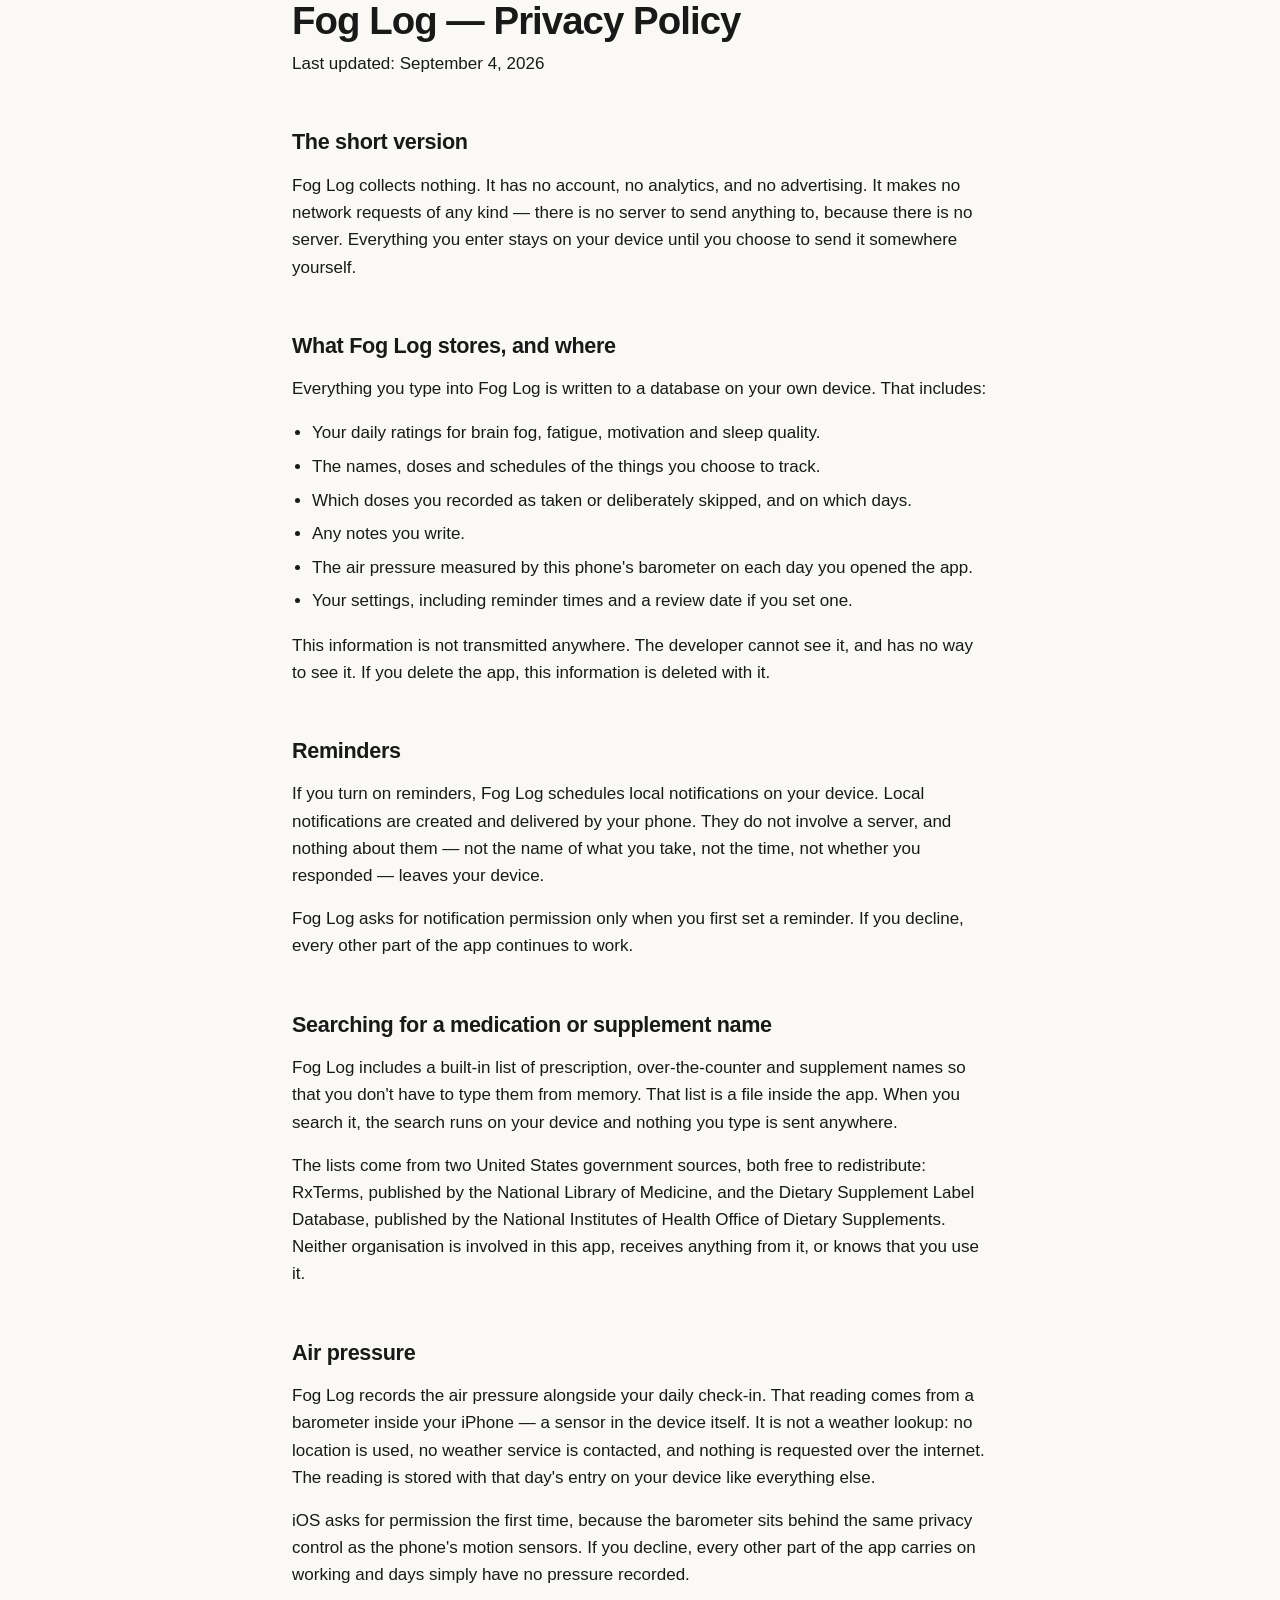
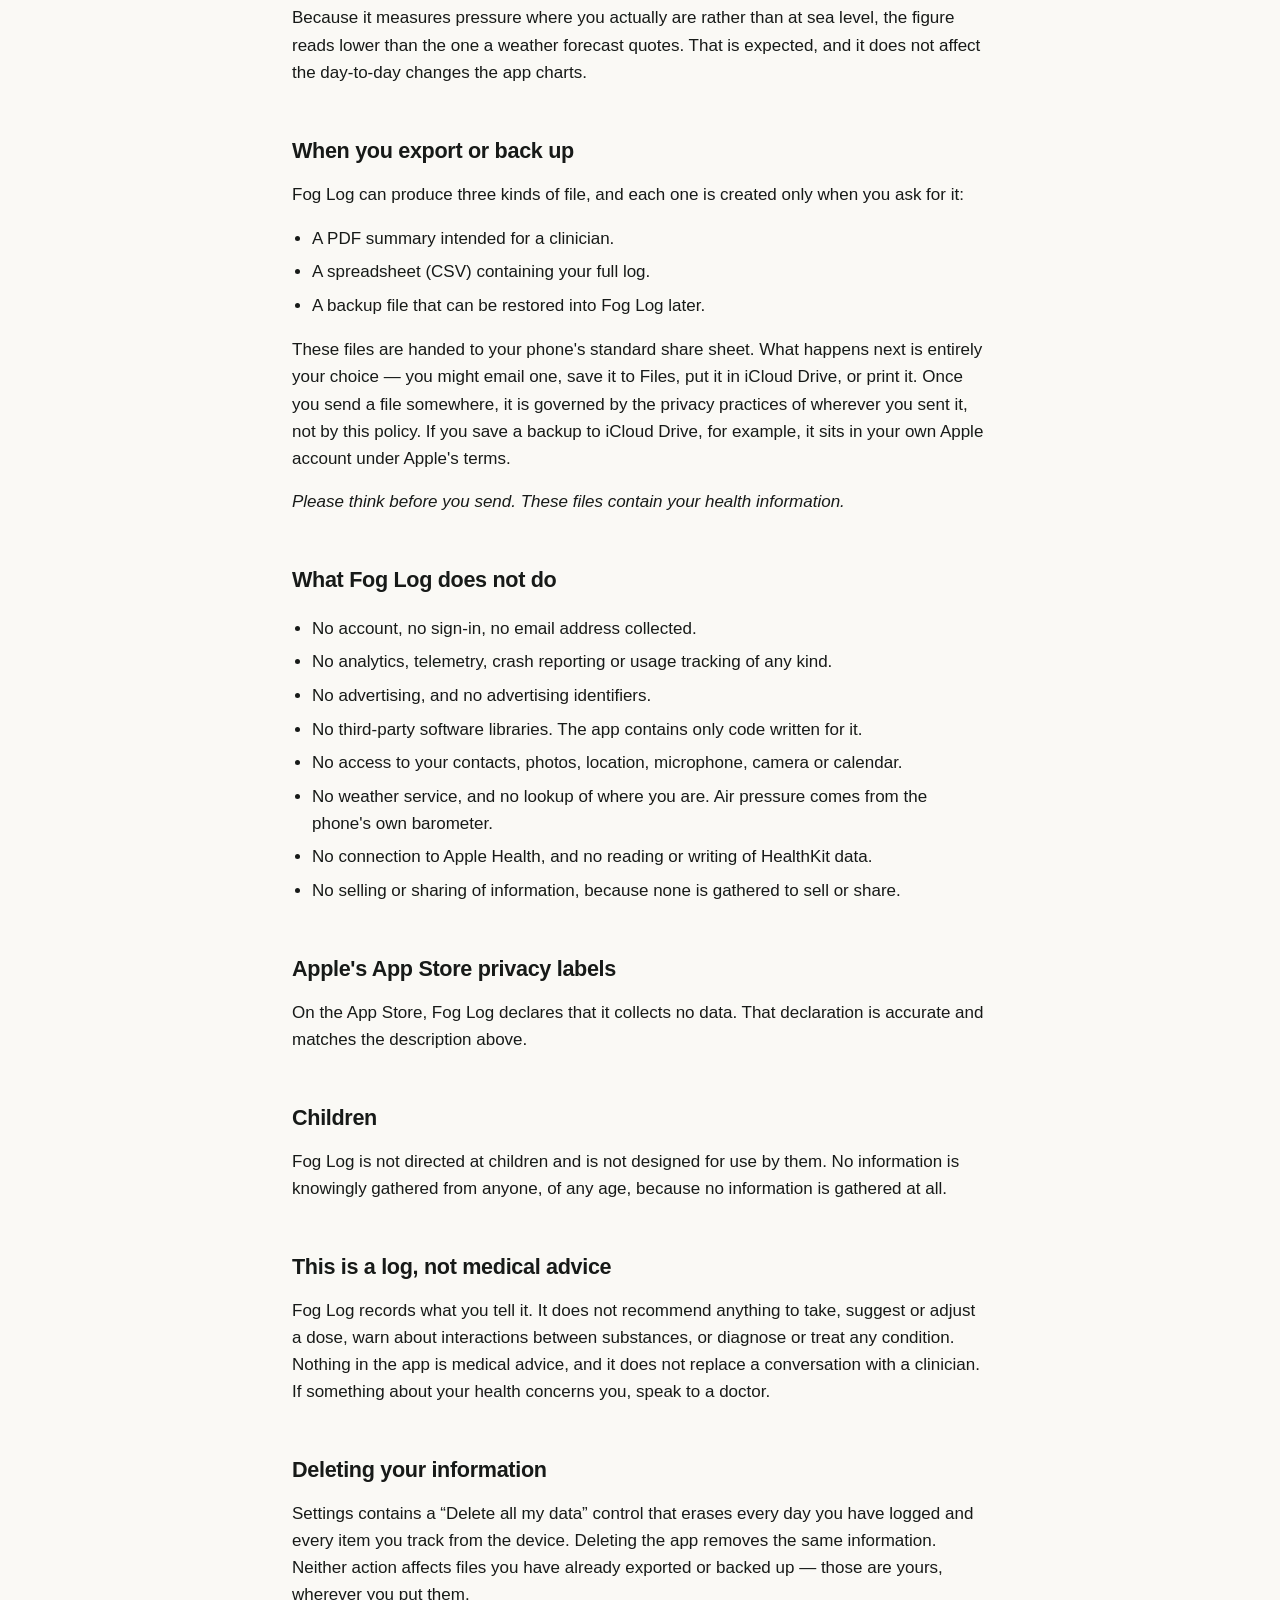
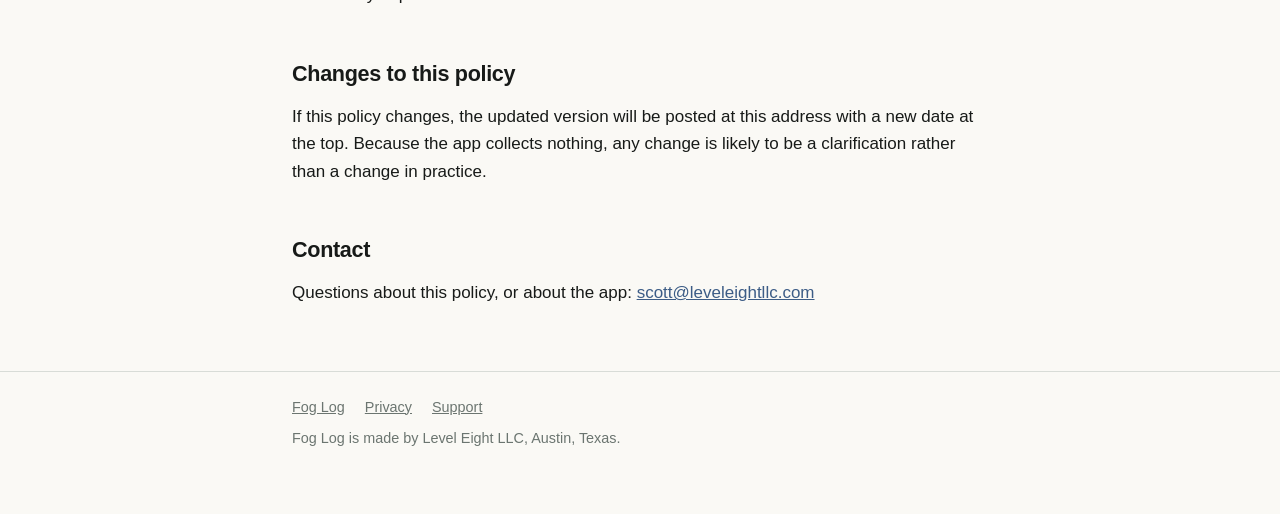
==== privacy.html @ ce45b76f "Fog Log site: what it does, why it can't share your data, and how to reach us" ====
<!doctype html>
<html lang="en">
<head>
<meta charset="utf-8">
<meta name="viewport" content="width=device-width, initial-scale=1">
<title>Fog Log — Privacy Policy</title>
<link rel="stylesheet" href="style.css">
</head>
<body>


<div class="wrap">
<h1>Fog Log — Privacy Policy</h1>
<p class="updated">Last updated: September 4, 2026</p>

<h2>The short version</h2>
<p class="lede">Fog Log collects nothing. It has no account, no analytics, and no advertising. It makes no network requests of any kind — there is no server to send anything to, because there is no server. Everything you enter stays on your device until you choose to send it somewhere yourself.</p>

<h2>What Fog Log stores, and where</h2>
<p>Everything you type into Fog Log is written to a database on your own device. That includes:</p>
<ul>
  <li>Your daily ratings for brain fog, fatigue, motivation and sleep quality.</li>
  <li>The names, doses and schedules of the things you choose to track.</li>
  <li>Which doses you recorded as taken or deliberately skipped, and on which days.</li>
  <li>Any notes you write.</li>
  <li>The air pressure measured by this phone's barometer on each day you opened the app.</li>
  <li>Your settings, including reminder times and a review date if you set one.</li>
</ul>
<p>This information is not transmitted anywhere. The developer cannot see it, and has no way to see it. If you delete the app, this information is deleted with it.</p>

<h2>Reminders</h2>
<p>If you turn on reminders, Fog Log schedules local notifications on your device. Local notifications are created and delivered by your phone. They do not involve a server, and nothing about them — not the name of what you take, not the time, not whether you responded — leaves your device.</p>
<p>Fog Log asks for notification permission only when you first set a reminder. If you decline, every other part of the app continues to work.</p>

<h2>Searching for a medication or supplement name</h2>
<p>Fog Log includes a built-in list of prescription, over-the-counter and supplement names so that you don't have to type them from memory. That list is a file inside the app. When you search it, the search runs on your device and nothing you type is sent anywhere.</p>
<p>The lists come from two United States government sources, both free to redistribute: RxTerms, published by the National Library of Medicine, and the Dietary Supplement Label Database, published by the National Institutes of Health Office of Dietary Supplements. Neither organisation is involved in this app, receives anything from it, or knows that you use it.</p>

<h2>Air pressure</h2>
<p>Fog Log records the air pressure alongside your daily check-in. That reading comes from a barometer inside your iPhone — a sensor in the device itself. It is not a weather lookup: no location is used, no weather service is contacted, and nothing is requested over the internet. The reading is stored with that day's entry on your device like everything else.</p>
<p>iOS asks for permission the first time, because the barometer sits behind the same privacy control as the phone's motion sensors. If you decline, every other part of the app carries on working and days simply have no pressure recorded.</p>
<p>Because it measures pressure where you actually are rather than at sea level, the figure reads lower than the one a weather forecast quotes. That is expected, and it does not affect the day-to-day changes the app charts.</p>

<h2>When you export or back up</h2>
<p>Fog Log can produce three kinds of file, and each one is created only when you ask for it:</p>
<ul>
  <li>A PDF summary intended for a clinician.</li>
  <li>A spreadsheet (CSV) containing your full log.</li>
  <li>A backup file that can be restored into Fog Log later.</li>
</ul>
<p>These files are handed to your phone's standard share sheet. What happens next is entirely your choice — you might email one, save it to Files, put it in iCloud Drive, or print it. Once you send a file somewhere, it is governed by the privacy practices of wherever you sent it, not by this policy. If you save a backup to iCloud Drive, for example, it sits in your own Apple account under Apple's terms.</p>
<p><em>Please think before you send. These files contain your health information.</em></p>

<h2>What Fog Log does not do</h2>
<ul>
  <li>No account, no sign-in, no email address collected.</li>
  <li>No analytics, telemetry, crash reporting or usage tracking of any kind.</li>
  <li>No advertising, and no advertising identifiers.</li>
  <li>No third-party software libraries. The app contains only code written for it.</li>
  <li>No access to your contacts, photos, location, microphone, camera or calendar.</li>
  <li>No weather service, and no lookup of where you are. Air pressure comes from the phone's own barometer.</li>
  <li>No connection to Apple Health, and no reading or writing of HealthKit data.</li>
  <li>No selling or sharing of information, because none is gathered to sell or share.</li>
</ul>

<h2>Apple's App Store privacy labels</h2>
<p>On the App Store, Fog Log declares that it collects no data. That declaration is accurate and matches the description above.</p>

<h2>Children</h2>
<p>Fog Log is not directed at children and is not designed for use by them. No information is knowingly gathered from anyone, of any age, because no information is gathered at all.</p>

<h2>This is a log, not medical advice</h2>
<p>Fog Log records what you tell it. It does not recommend anything to take, suggest or adjust a dose, warn about interactions between substances, or diagnose or treat any condition. Nothing in the app is medical advice, and it does not replace a conversation with a clinician. If something about your health concerns you, speak to a doctor.</p>

<h2>Deleting your information</h2>
<p>Settings contains a “Delete all my data” control that erases every day you have logged and every item you track from the device. Deleting the app removes the same information. Neither action affects files you have already exported or backed up — those are yours, wherever you put them.</p>

<h2>Changes to this policy</h2>
<p>If this policy changes, the updated version will be posted at this address with a new date at the top. Because the app collects nothing, any change is likely to be a clarification rather than a change in practice.</p>

<h2>Contact</h2>
<p>Questions about this policy, or about the app: <a href="mailto:scott@leveleightllc.com">scott@leveleightllc.com</a></p>

</div>
<footer><div class="wrap"><nav><a href="/">Fog Log</a><a href="/privacy.html">Privacy</a><a href="/support.html">Support</a></nav><div>Fog Log is made by Level Eight LLC, Austin, Texas.</div></div></footer>

</body>
</html>
---- style.css ----
:root {
  --ink: #171a18; --muted: #6b7570; --line: #d8dcd7;
  --accent: #3c5c86; --bg: #faf9f5; --panel: #ffffff;
  color-scheme: light dark;
}
@media (prefers-color-scheme: dark) {
  :root { --ink:#e7eae7; --muted:#8b9591; --line:#272d2f; --accent:#85a5c7; --bg:#0e1113; --panel:#15181a; }
}
* { box-sizing: border-box; }
body {
  margin: 0; background: var(--bg); color: var(--ink);
  font: 17px/1.6 -apple-system, BlinkMacSystemFont, "Segoe UI", Roboto, Helvetica, Arial, sans-serif;
  -webkit-font-smoothing: antialiased;
}
.wrap { max-width: 46rem; margin: 0 auto; padding: 0 1.25rem; }

header.hero { padding: 4rem 0 2.5rem; text-align: center; }
header.hero img.icon {
  width: 108px; height: 108px; border-radius: 24px; display: block; margin: 0 auto 1.5rem;
  box-shadow: 0 2px 4px rgba(0,0,0,.08), 0 12px 32px -12px rgba(0,0,0,.3);
}
h1 { font-size: 2.4rem; margin: 0 0 .5rem; letter-spacing: -0.025em; line-height: 1.1; }
.tagline { font-size: 1.15rem; color: var(--muted); margin: 0 auto; max-width: 30rem; }

.status {
  display: inline-block; margin-top: 1.75rem; padding: .5rem 1rem;
  border: 1px solid var(--line); border-radius: 999px;
  font-size: .9rem; color: var(--muted); background: var(--panel);
}

h2 { font-size: 1.35rem; margin: 3rem 0 .75rem; letter-spacing: -0.015em; }
h3 { font-size: 1.02rem; margin: 1.75rem 0 .35rem; }
p { margin: 0 0 1rem; }
a { color: var(--accent); }
strong { font-weight: 650; }

.shots {
  display: grid; grid-template-columns: repeat(3, 1fr); gap: 1rem;
  margin: 2.5rem 0 1rem;
}
.shots figure { margin: 0; }
.shots img {
  width: 100%; height: auto; display: block;
  border: 1px solid var(--line); border-radius: 14px;
}
.shots figcaption { font-size: .82rem; color: var(--muted); margin-top: .5rem; text-align: center; }
@media (max-width: 600px) { .shots { grid-template-columns: 1fr; gap: 1.75rem; } }

.claim {
  background: var(--panel); border: 1px solid var(--line);
  border-radius: 14px; padding: 1.5rem 1.6rem; margin: 1.5rem 0;
}
.claim p:last-child { margin-bottom: 0; }
.test { font-size: 1.05rem; }

ul { padding-left: 1.25rem; } li { margin: .4rem 0; }
.no li::marker { content: "✕  "; color: var(--muted); }

footer {
  border-top: 1px solid var(--line); margin-top: 4rem;
  padding: 1.5rem 0 4rem; font-size: .9rem; color: var(--muted);
}
footer a { color: var(--muted); }
footer nav { margin-bottom: .5rem; }
footer nav a { margin-right: 1.25rem; }
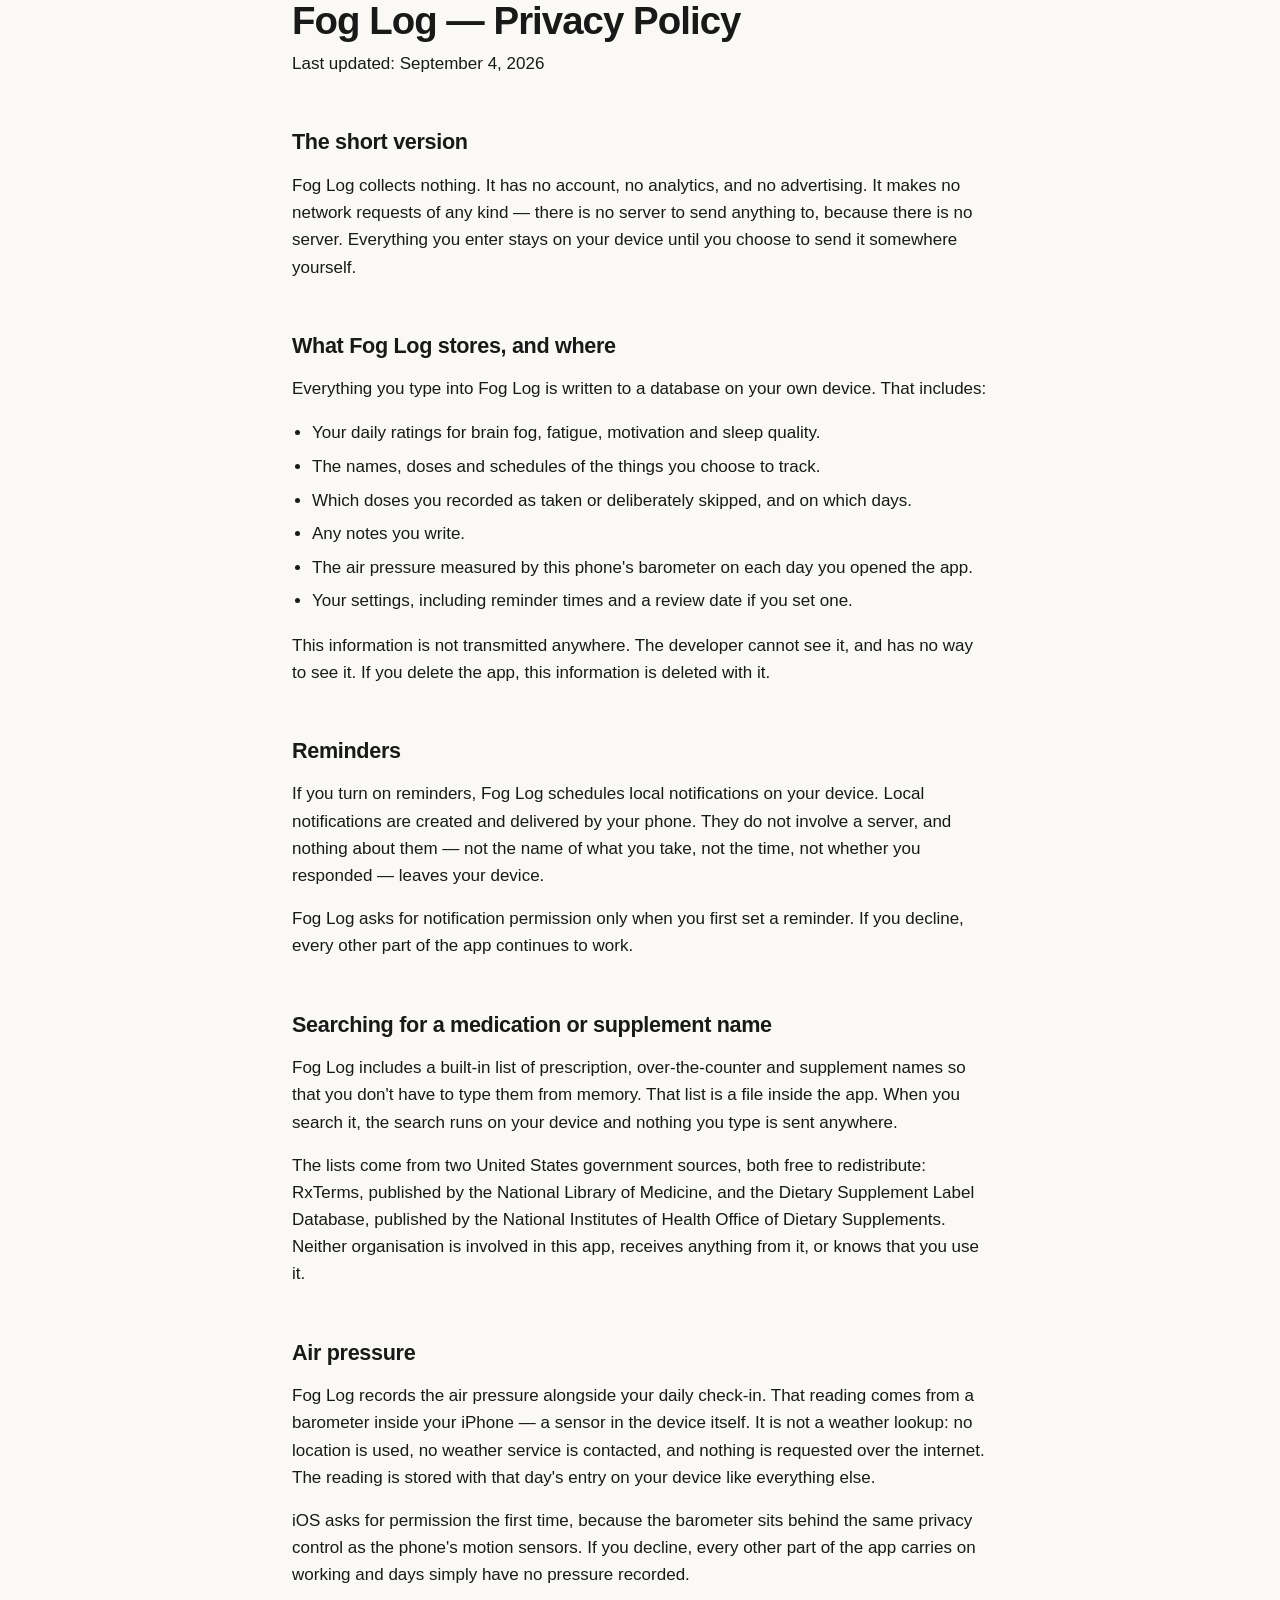
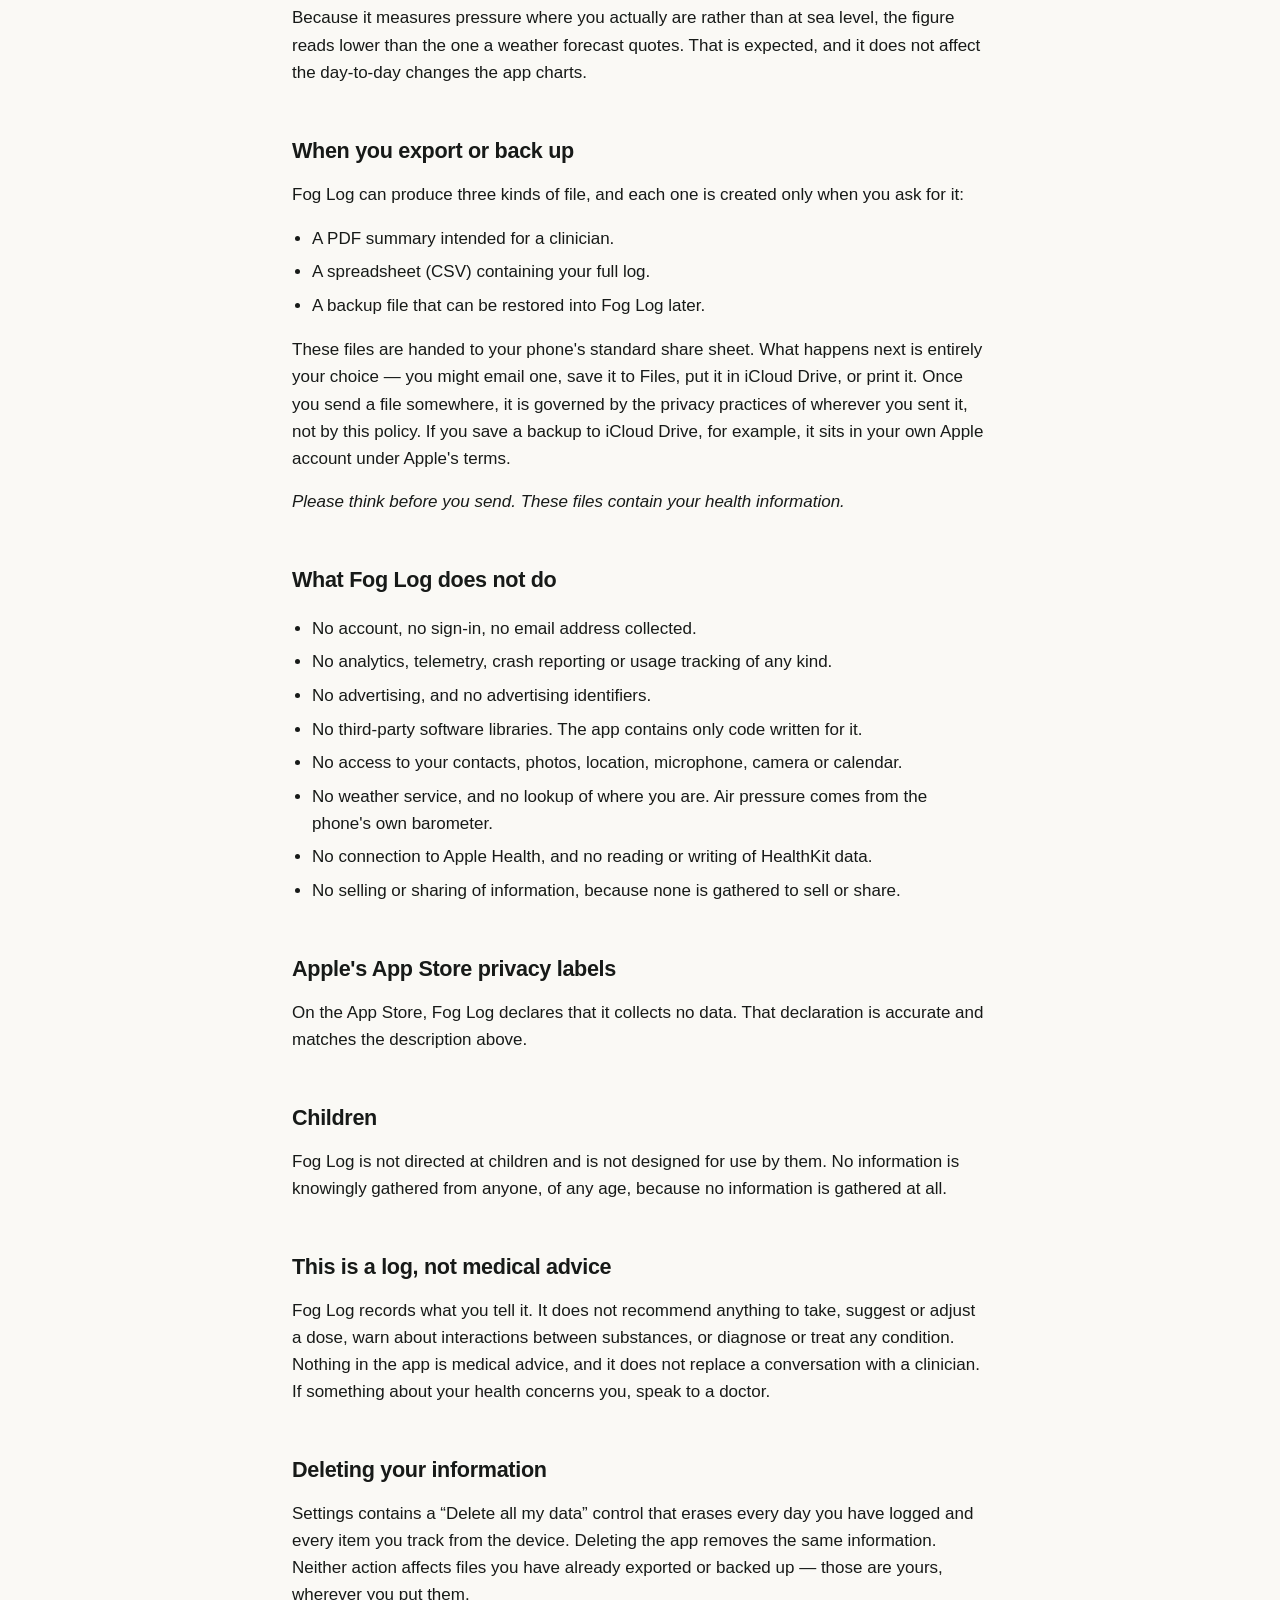
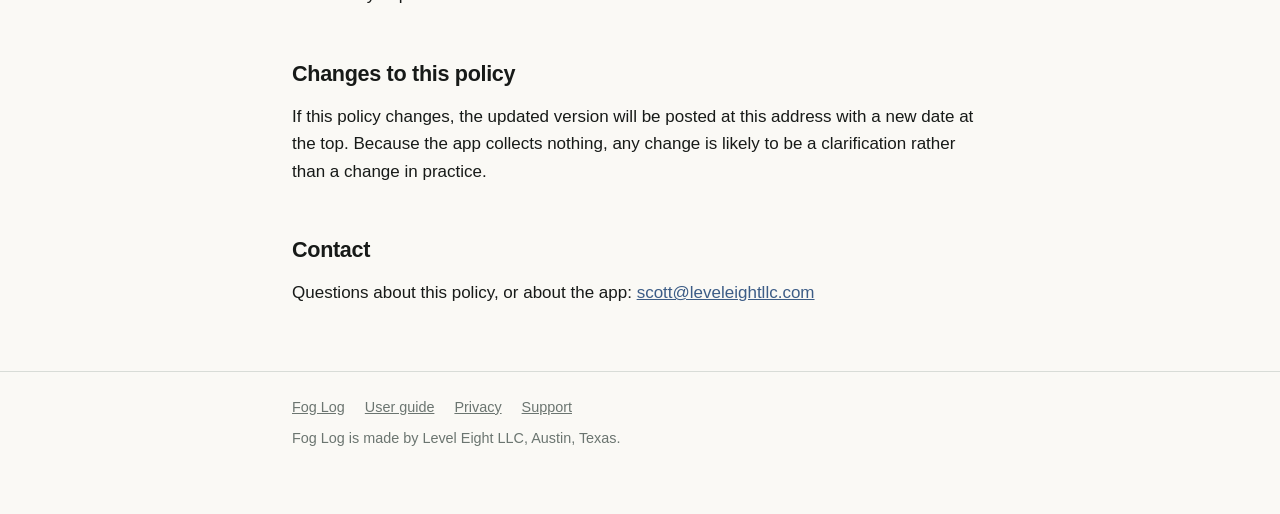
==== commit a94379a8: "User guide; home and support pages updated for higher-is-better scales, reminder buttons, and the ex" ====
--- a/privacy.html
+++ b/privacy.html
@@ -82,7 +82,7 @@
 <p>Questions about this policy, or about the app: <a href="mailto:scott@leveleightllc.com">scott@leveleightllc.com</a></p>
 
 </div>
-<footer><div class="wrap"><nav><a href="/">Fog Log</a><a href="/privacy.html">Privacy</a><a href="/support.html">Support</a></nav><div>Fog Log is made by Level Eight LLC, Austin, Texas.</div></div></footer>
+<footer><div class="wrap"><nav><a href="/">Fog Log</a><a href="/guide.html">User guide</a><a href="/privacy.html">Privacy</a><a href="/support.html">Support</a></nav><div>Fog Log is made by Level Eight LLC, Austin, Texas.</div></div></footer>
 
 </body>
 </html>
